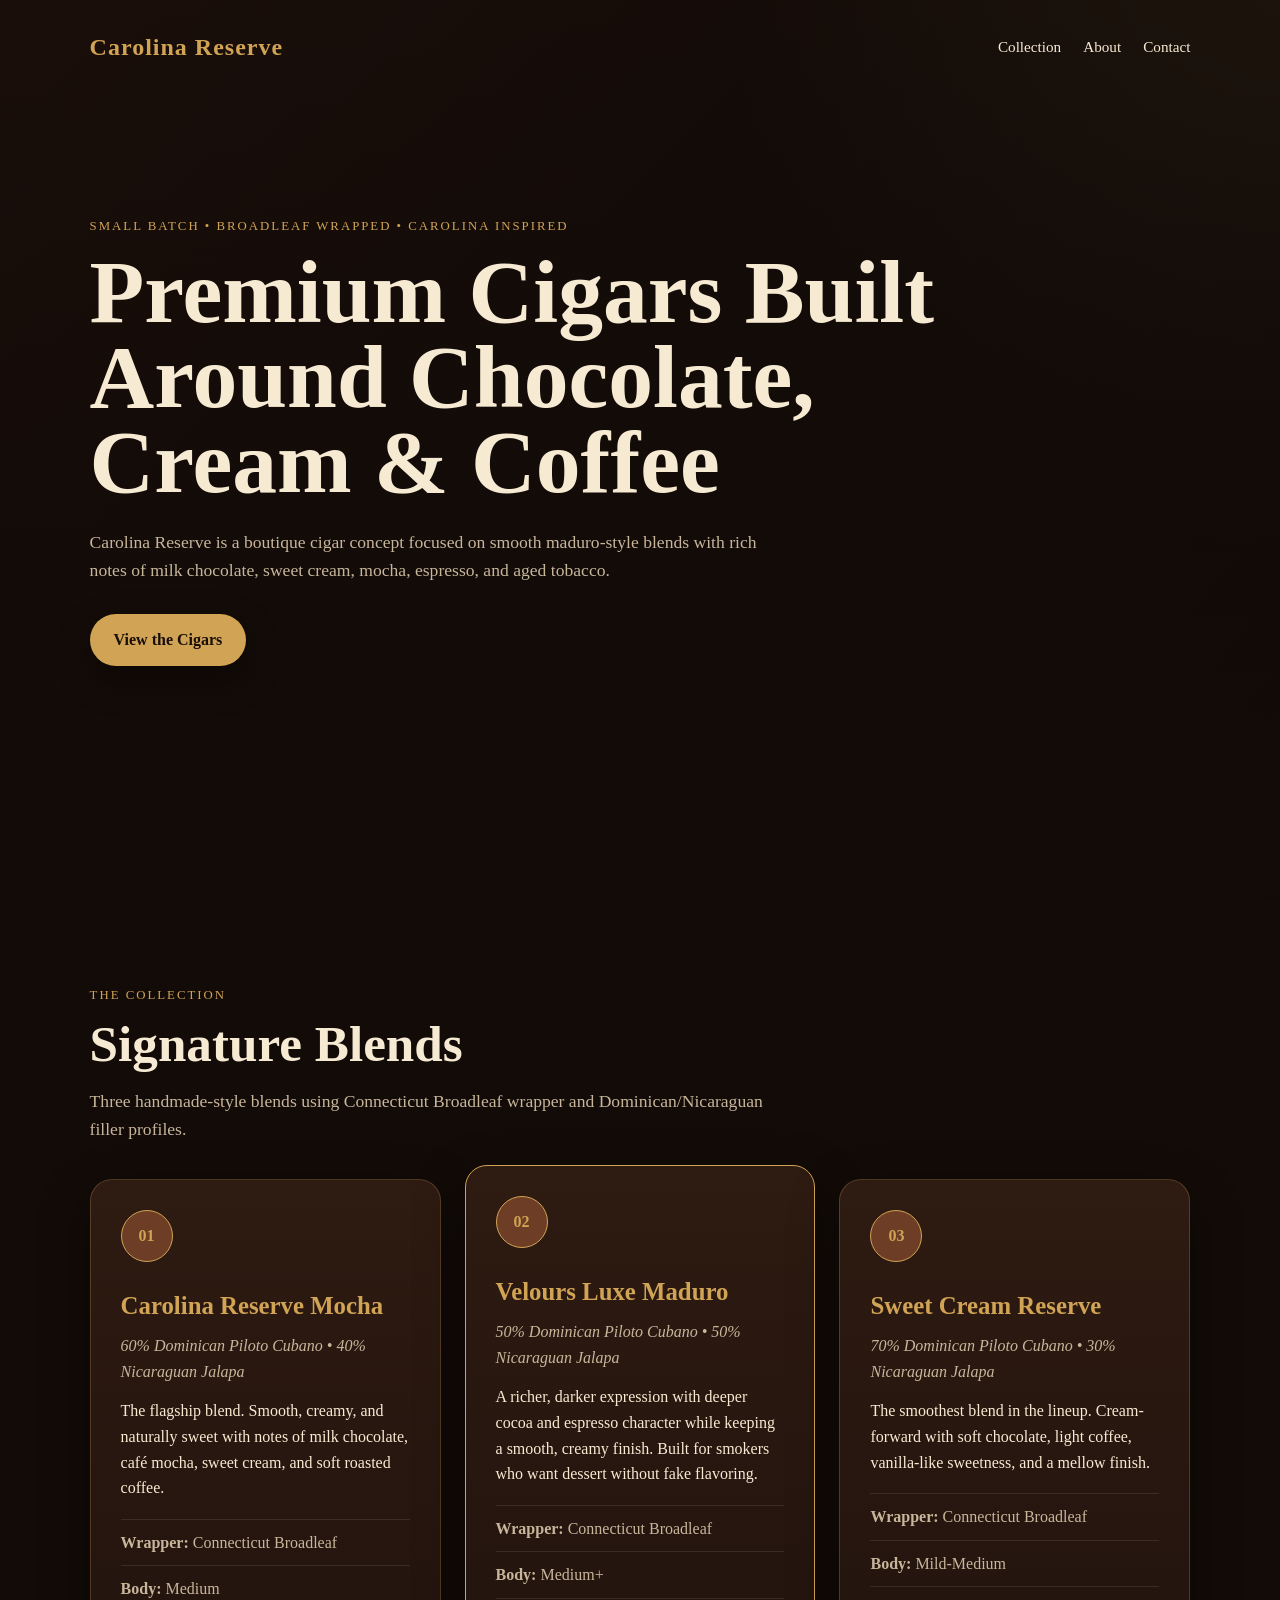
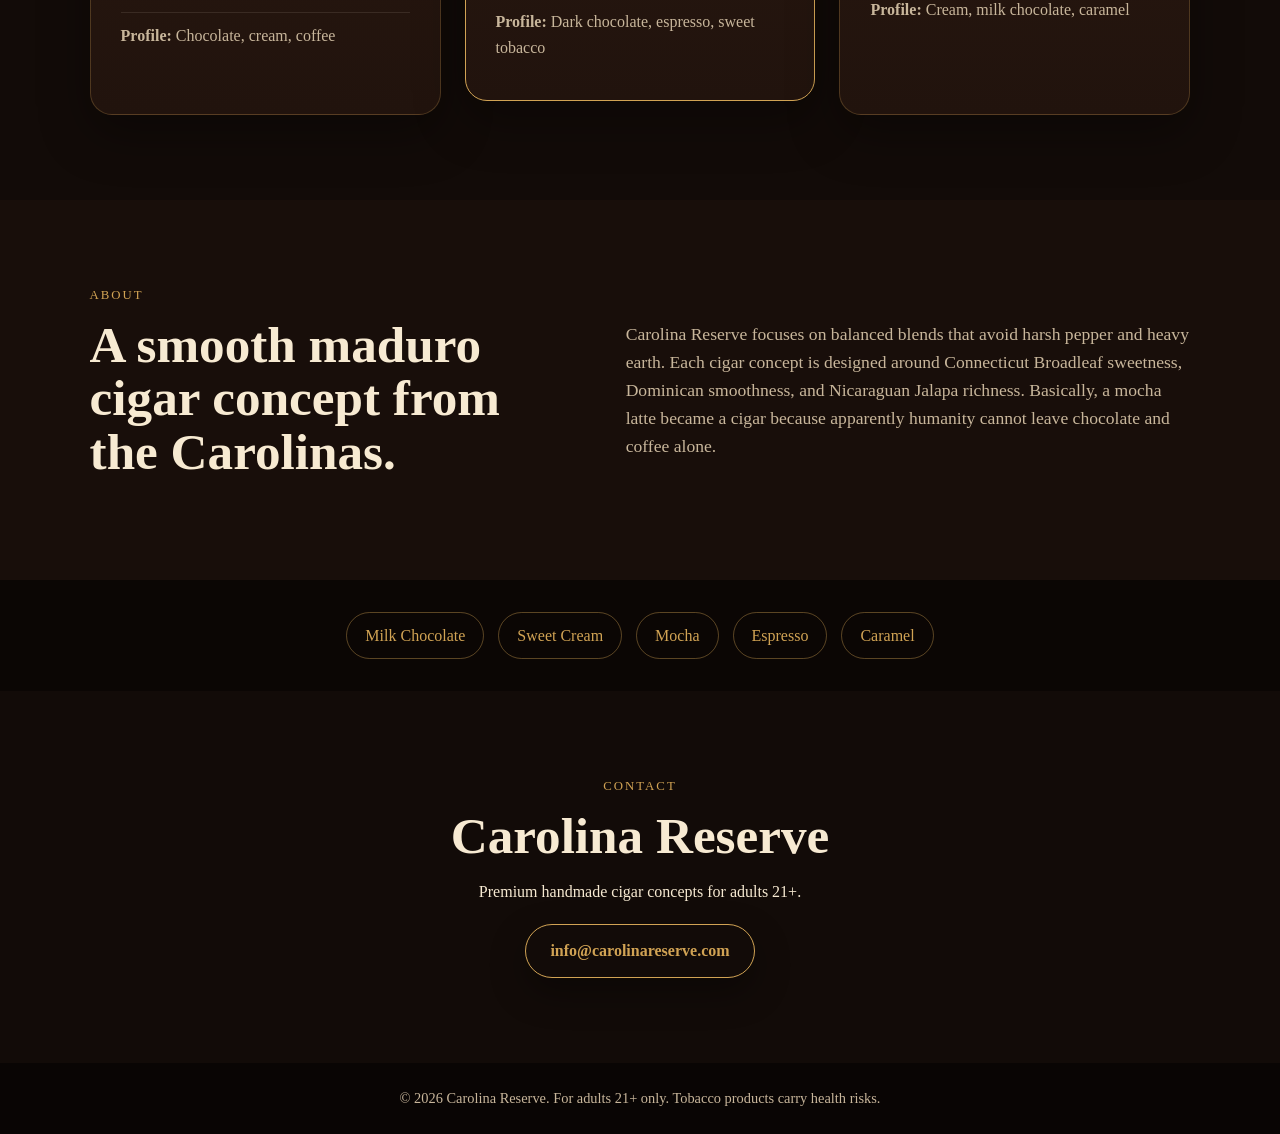
==== index.html @ c8a37487 "Add files via upload" ====
<!DOCTYPE html>
<html lang="en">
<head>
  <meta charset="UTF-8" />
  <meta name="viewport" content="width=device-width, initial-scale=1.0" />
  <title>Carolina Reserve Cigars</title>
  <link rel="stylesheet" href="style.css" />
</head>
<body>
  <header class="hero">
    <nav class="navbar">
      <div class="logo">Carolina Reserve</div>
      <div class="nav-links">
        <a href="#collection">Collection</a>
        <a href="#about">About</a>
        <a href="#contact">Contact</a>
      </div>
    </nav>

    <section class="hero-content">
      <p class="eyebrow">Small Batch • Broadleaf Wrapped • Carolina Inspired</p>
      <h1>Premium Cigars Built Around Chocolate, Cream & Coffee</h1>
      <p class="hero-text">
        Carolina Reserve is a boutique cigar concept focused on smooth maduro-style blends
        with rich notes of milk chocolate, sweet cream, mocha, espresso, and aged tobacco.
      </p>
      <a class="btn" href="#collection">View the Cigars</a>
    </section>
  </header>

  <main>
    <section id="collection" class="section">
      <p class="section-label">The Collection</p>
      <h2>Signature Blends</h2>
      <p class="section-intro">
        Three handmade-style blends using Connecticut Broadleaf wrapper and Dominican/Nicaraguan filler profiles.
      </p>

      <div class="cards">
        <article class="cigar-card">
          <div class="band">01</div>
          <h3>Carolina Reserve Mocha</h3>
          <p class="blend">60% Dominican Piloto Cubano • 40% Nicaraguan Jalapa</p>
          <p>
            The flagship blend. Smooth, creamy, and naturally sweet with notes of milk chocolate,
            café mocha, sweet cream, and soft roasted coffee.
          </p>
          <ul>
            <li><strong>Wrapper:</strong> Connecticut Broadleaf</li>
            <li><strong>Body:</strong> Medium</li>
            <li><strong>Profile:</strong> Chocolate, cream, coffee</li>
          </ul>
        </article>

        <article class="cigar-card featured">
          <div class="band">02</div>
          <h3>Velours Luxe Maduro</h3>
          <p class="blend">50% Dominican Piloto Cubano • 50% Nicaraguan Jalapa</p>
          <p>
            A richer, darker expression with deeper cocoa and espresso character while keeping a smooth,
            creamy finish. Built for smokers who want dessert without fake flavoring.
          </p>
          <ul>
            <li><strong>Wrapper:</strong> Connecticut Broadleaf</li>
            <li><strong>Body:</strong> Medium+</li>
            <li><strong>Profile:</strong> Dark chocolate, espresso, sweet tobacco</li>
          </ul>
        </article>

        <article class="cigar-card">
          <div class="band">03</div>
          <h3>Sweet Cream Reserve</h3>
          <p class="blend">70% Dominican Piloto Cubano • 30% Nicaraguan Jalapa</p>
          <p>
            The smoothest blend in the lineup. Cream-forward with soft chocolate, light coffee,
            vanilla-like sweetness, and a mellow finish.
          </p>
          <ul>
            <li><strong>Wrapper:</strong> Connecticut Broadleaf</li>
            <li><strong>Body:</strong> Mild-Medium</li>
            <li><strong>Profile:</strong> Cream, milk chocolate, caramel</li>
          </ul>
        </article>
      </div>
    </section>

    <section id="about" class="about-section">
      <div>
        <p class="section-label">About</p>
        <h2>A smooth maduro cigar concept from the Carolinas.</h2>
      </div>
      <p>
        Carolina Reserve focuses on balanced blends that avoid harsh pepper and heavy earth.
        Each cigar concept is designed around Connecticut Broadleaf sweetness, Dominican smoothness,
        and Nicaraguan Jalapa richness. Basically, a mocha latte became a cigar because apparently
        humanity cannot leave chocolate and coffee alone.
      </p>
    </section>

    <section class="flavor-strip">
      <span>Milk Chocolate</span>
      <span>Sweet Cream</span>
      <span>Mocha</span>
      <span>Espresso</span>
      <span>Caramel</span>
    </section>

    <section id="contact" class="section contact">
      <p class="section-label">Contact</p>
      <h2>Carolina Reserve</h2>
      <p>Premium handmade cigar concepts for adults 21+.</p>
      <a class="btn secondary" href="mailto:info@carolinareserve.com">info@carolinareserve.com</a>
    </section>
  </main>

  <footer>
    <p>© 2026 Carolina Reserve. For adults 21+ only. Tobacco products carry health risks.</p>
  </footer>
</body>
</html>
---- style.css ----
:root {
  --bg: #120b08;
  --panel: #21130d;
  --panel-light: #2e1b12;
  --gold: #d1a354;
  --cream: #f7ead2;
  --muted: #c8b69b;
  --brown: #6d3d26;
  --shadow: rgba(0, 0, 0, 0.35);
}

* {
  box-sizing: border-box;
  margin: 0;
  padding: 0;
}

html {
  scroll-behavior: smooth;
}

body {
  font-family: Georgia, 'Times New Roman', serif;
  background: var(--bg);
  color: var(--cream);
  line-height: 1.6;
}

.hero {
  min-height: 100vh;
  background:
    linear-gradient(rgba(18, 11, 8, 0.75), rgba(18, 11, 8, 0.95)),
    radial-gradient(circle at top right, rgba(209, 163, 84, 0.22), transparent 35%),
    linear-gradient(135deg, #31170e, #120b08 55%, #050302);
  padding: 28px 7%;
}

.navbar {
  display: flex;
  align-items: center;
  justify-content: space-between;
  gap: 24px;
}

.logo {
  font-size: 1.5rem;
  font-weight: bold;
  letter-spacing: 1px;
  color: var(--gold);
}

.nav-links {
  display: flex;
  gap: 22px;
}

.nav-links a {
  color: var(--cream);
  text-decoration: none;
  font-size: 0.95rem;
}

.nav-links a:hover {
  color: var(--gold);
}

.hero-content {
  max-width: 850px;
  margin-top: 150px;
}

.eyebrow,
.section-label {
  color: var(--gold);
  text-transform: uppercase;
  letter-spacing: 2px;
  font-size: 0.8rem;
  margin-bottom: 12px;
}

h1 {
  font-size: clamp(3rem, 7vw, 6.5rem);
  line-height: 0.95;
  margin-bottom: 24px;
}

h2 {
  font-size: clamp(2rem, 4vw, 3.25rem);
  line-height: 1.05;
  margin-bottom: 16px;
}

h3 {
  font-size: 1.55rem;
  color: var(--gold);
  margin-bottom: 8px;
}

.hero-text,
.section-intro {
  max-width: 680px;
  color: var(--muted);
  font-size: 1.1rem;
  margin-bottom: 30px;
}

.btn {
  display: inline-block;
  background: var(--gold);
  color: #1a0e08;
  text-decoration: none;
  padding: 13px 24px;
  border-radius: 999px;
  font-weight: bold;
  box-shadow: 0 14px 35px var(--shadow);
}

.btn:hover {
  transform: translateY(-2px);
}

.section {
  padding: 85px 7%;
}

.cards {
  display: grid;
  grid-template-columns: repeat(3, minmax(0, 1fr));
  gap: 24px;
  margin-top: 35px;
}

.cigar-card {
  background: linear-gradient(180deg, var(--panel-light), var(--panel));
  border: 1px solid rgba(209, 163, 84, 0.25);
  border-radius: 22px;
  padding: 30px;
  box-shadow: 0 18px 50px var(--shadow);
  position: relative;
  overflow: hidden;
}

.cigar-card.featured {
  transform: translateY(-14px);
  border-color: var(--gold);
}

.band {
  width: 52px;
  height: 52px;
  border-radius: 50%;
  display: grid;
  place-items: center;
  background: var(--brown);
  color: var(--gold);
  font-weight: bold;
  margin-bottom: 24px;
  border: 1px solid var(--gold);
}

.blend {
  color: var(--muted);
  font-style: italic;
  margin-bottom: 14px;
}

ul {
  margin-top: 18px;
  list-style: none;
}

li {
  border-top: 1px solid rgba(247, 234, 210, 0.1);
  padding: 10px 0;
  color: var(--muted);
}

.about-section {
  display: grid;
  grid-template-columns: 1fr 1.15fr;
  gap: 45px;
  align-items: center;
  padding: 85px 7%;
  background: #180e0a;
}

.about-section p:last-child {
  color: var(--muted);
  font-size: 1.1rem;
}

.flavor-strip {
  display: flex;
  flex-wrap: wrap;
  justify-content: center;
  gap: 14px;
  padding: 32px 7%;
  background: #0b0604;
}

.flavor-strip span {
  border: 1px solid rgba(209, 163, 84, 0.4);
  border-radius: 999px;
  padding: 10px 18px;
  color: var(--gold);
}

.contact {
  text-align: center;
}

.secondary {
  margin-top: 20px;
  background: transparent;
  color: var(--gold);
  border: 1px solid var(--gold);
}

footer {
  text-align: center;
  padding: 24px 7%;
  color: var(--muted);
  background: #090504;
  font-size: 0.9rem;
}

@media (max-width: 900px) {
  .cards,
  .about-section {
    grid-template-columns: 1fr;
  }

  .cigar-card.featured {
    transform: none;
  }

  .hero-content {
    margin-top: 100px;
  }
}

@media (max-width: 620px) {
  .navbar {
    align-items: flex-start;
    flex-direction: column;
  }

  .nav-links {
    flex-wrap: wrap;
  }

  .hero {
    padding: 24px 6%;
  }

  .section,
  .about-section {
    padding: 65px 6%;
  }
}
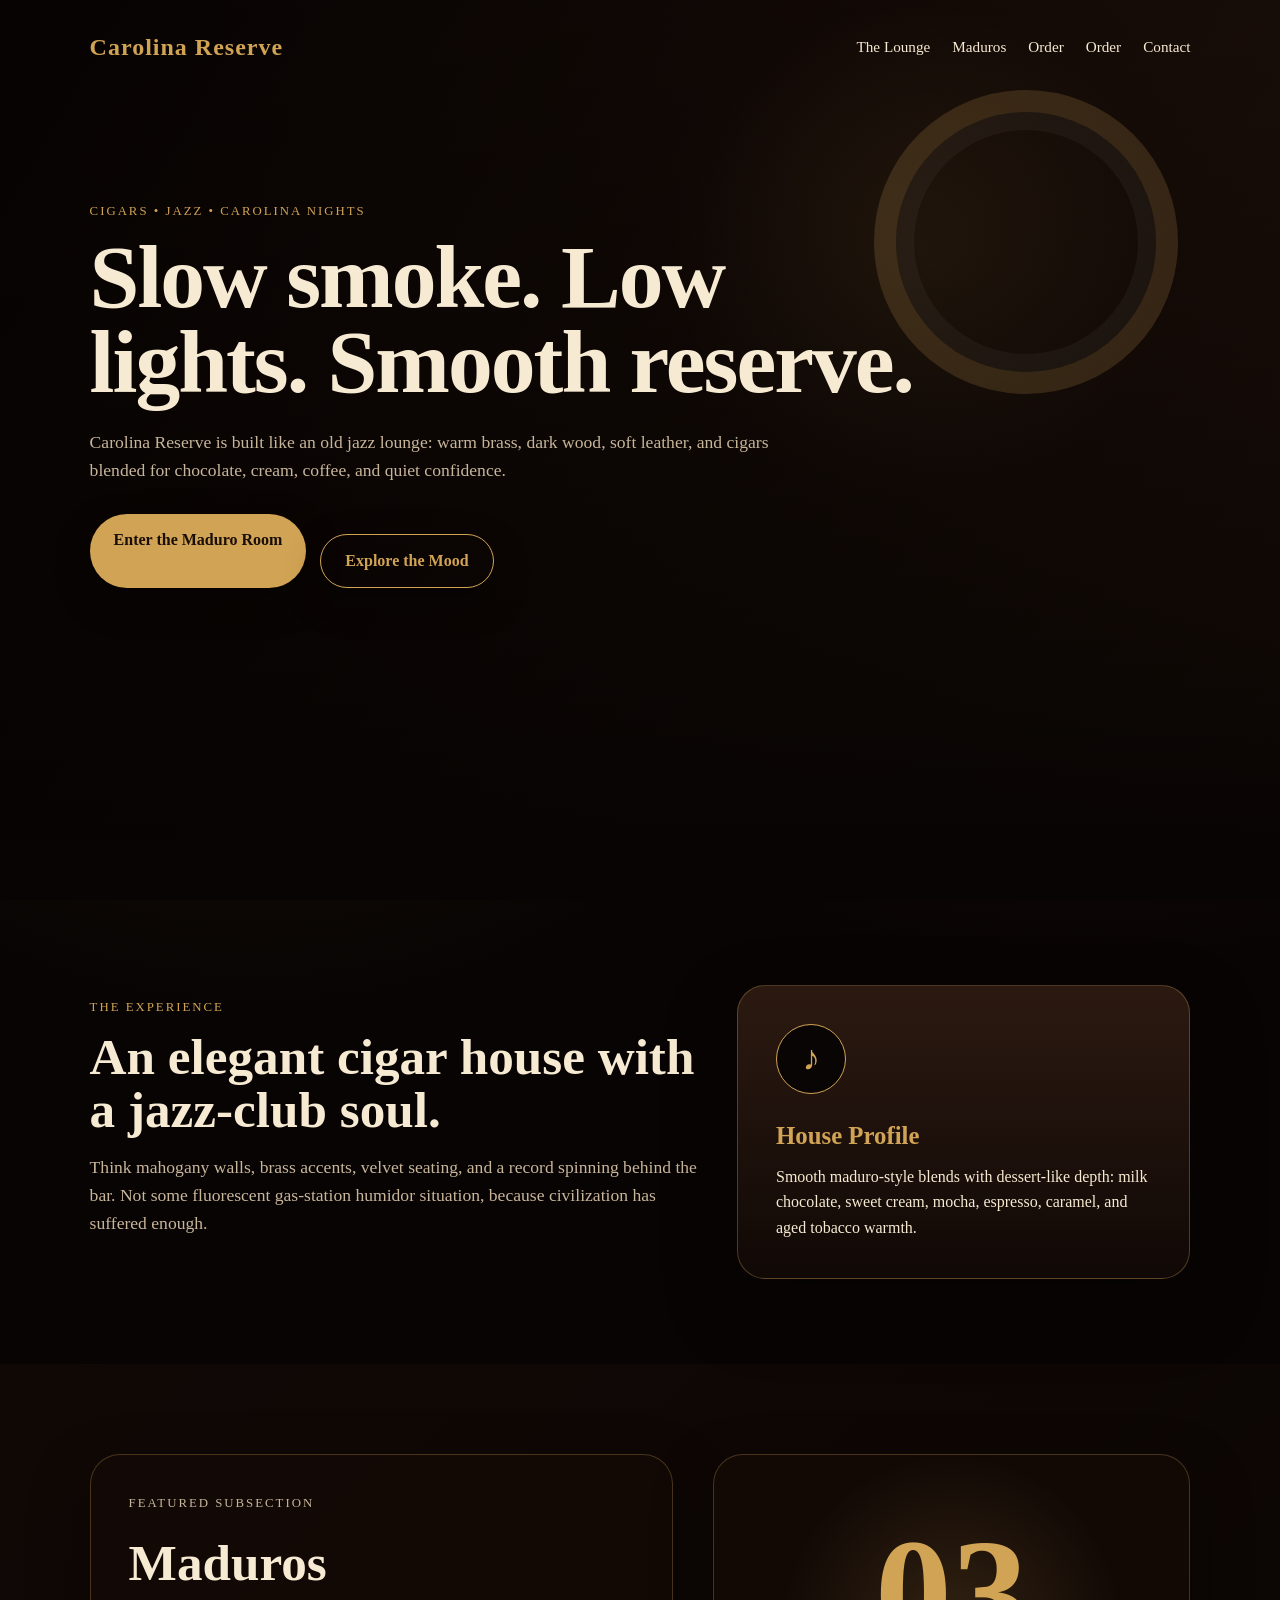
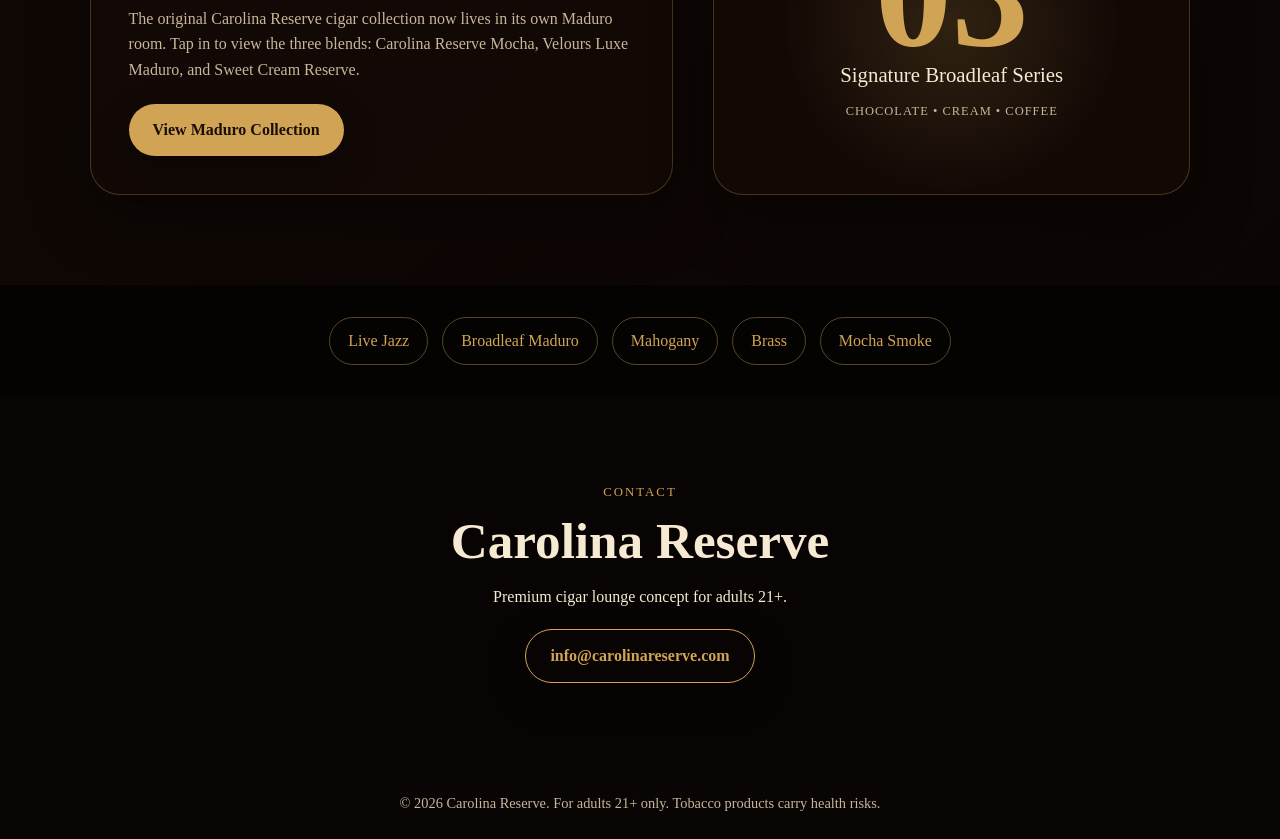
==== commit f5bd70ef: "Add files via upload" ====
--- a/index.html
+++ b/index.html
@@ -3,112 +3,87 @@
 <head>
   <meta charset="UTF-8" />
   <meta name="viewport" content="width=device-width, initial-scale=1.0" />
-  <title>Carolina Reserve Cigars</title>
+  <title>Carolina Reserve | Jazz Lounge Cigars</title>
   <link rel="stylesheet" href="style.css" />
 </head>
-<body>
-  <header class="hero">
-    <nav class="navbar">
+<body class="lounge-page">
+  <header class="jazz-hero">
+    <nav class="navbar lounge-nav">
       <div class="logo">Carolina Reserve</div>
       <div class="nav-links">
-        <a href="#collection">Collection</a>
-        <a href="#about">About</a>
+        <a href="#lounge">The Lounge</a>
+        <a href="maduros.html">Maduros</a>
+        <a href="order.html">Order</a>
+        <a href="order.html">Order</a>
         <a href="#contact">Contact</a>
       </div>
     </nav>
 
-    <section class="hero-content">
-      <p class="eyebrow">Small Batch • Broadleaf Wrapped • Carolina Inspired</p>
-      <h1>Premium Cigars Built Around Chocolate, Cream & Coffee</h1>
+    <section class="jazz-hero-content" id="lounge">
+      <p class="eyebrow">Cigars • Jazz • Carolina Nights</p>
+      <h1>Slow smoke. Low lights. Smooth reserve.</h1>
       <p class="hero-text">
-        Carolina Reserve is a boutique cigar concept focused on smooth maduro-style blends
-        with rich notes of milk chocolate, sweet cream, mocha, espresso, and aged tobacco.
+        Carolina Reserve is built like an old jazz lounge: warm brass, dark wood,
+        soft leather, and cigars blended for chocolate, cream, coffee, and quiet confidence.
       </p>
-      <a class="btn" href="#collection">View the Cigars</a>
+      <div class="hero-actions">
+        <a class="btn" href="maduros.html">Enter the Maduro Room</a>
+        <a class="btn secondary" href="#experience">Explore the Mood</a>
+      </div>
     </section>
   </header>
 
   <main>
-    <section id="collection" class="section">
-      <p class="section-label">The Collection</p>
-      <h2>Signature Blends</h2>
-      <p class="section-intro">
-        Three handmade-style blends using Connecticut Broadleaf wrapper and Dominican/Nicaraguan filler profiles.
-      </p>
+    <section id="experience" class="section lounge-grid-section">
+      <div>
+        <p class="section-label">The Experience</p>
+        <h2>An elegant cigar house with a jazz-club soul.</h2>
+        <p class="section-intro">
+          Think mahogany walls, brass accents, velvet seating, and a record spinning behind the bar.
+          Not some fluorescent gas-station humidor situation, because civilization has suffered enough.
+        </p>
+      </div>
 
-      <div class="cards">
-        <article class="cigar-card">
-          <div class="band">01</div>
-          <h3>Carolina Reserve Mocha</h3>
-          <p class="blend">60% Dominican Piloto Cubano • 40% Nicaraguan Jalapa</p>
-          <p>
-            The flagship blend. Smooth, creamy, and naturally sweet with notes of milk chocolate,
-            café mocha, sweet cream, and soft roasted coffee.
-          </p>
-          <ul>
-            <li><strong>Wrapper:</strong> Connecticut Broadleaf</li>
-            <li><strong>Body:</strong> Medium</li>
-            <li><strong>Profile:</strong> Chocolate, cream, coffee</li>
-          </ul>
-        </article>
-
-        <article class="cigar-card featured">
-          <div class="band">02</div>
-          <h3>Velours Luxe Maduro</h3>
-          <p class="blend">50% Dominican Piloto Cubano • 50% Nicaraguan Jalapa</p>
-          <p>
-            A richer, darker expression with deeper cocoa and espresso character while keeping a smooth,
-            creamy finish. Built for smokers who want dessert without fake flavoring.
-          </p>
-          <ul>
-            <li><strong>Wrapper:</strong> Connecticut Broadleaf</li>
-            <li><strong>Body:</strong> Medium+</li>
-            <li><strong>Profile:</strong> Dark chocolate, espresso, sweet tobacco</li>
-          </ul>
-        </article>
-
-        <article class="cigar-card">
-          <div class="band">03</div>
-          <h3>Sweet Cream Reserve</h3>
-          <p class="blend">70% Dominican Piloto Cubano • 30% Nicaraguan Jalapa</p>
-          <p>
-            The smoothest blend in the lineup. Cream-forward with soft chocolate, light coffee,
-            vanilla-like sweetness, and a mellow finish.
-          </p>
-          <ul>
-            <li><strong>Wrapper:</strong> Connecticut Broadleaf</li>
-            <li><strong>Body:</strong> Mild-Medium</li>
-            <li><strong>Profile:</strong> Cream, milk chocolate, caramel</li>
-          </ul>
-        </article>
+      <div class="mood-card">
+        <span class="record-icon">♪</span>
+        <h3>House Profile</h3>
+        <p>
+          Smooth maduro-style blends with dessert-like depth: milk chocolate, sweet cream,
+          mocha, espresso, caramel, and aged tobacco warmth.
+        </p>
       </div>
     </section>
 
-    <section id="about" class="about-section">
-      <div>
-        <p class="section-label">About</p>
-        <h2>A smooth maduro cigar concept from the Carolinas.</h2>
+    <section class="featured-room">
+      <div class="room-copy">
+        <p class="section-label">Featured Subsection</p>
+        <h2>Maduros</h2>
+        <p>
+          The original Carolina Reserve cigar collection now lives in its own Maduro room.
+          Tap in to view the three blends: Carolina Reserve Mocha, Velours Luxe Maduro,
+          and Sweet Cream Reserve.
+        </p>
+        <a class="btn" href="maduros.html">View Maduro Collection</a>
       </div>
-      <p>
-        Carolina Reserve focuses on balanced blends that avoid harsh pepper and heavy earth.
-        Each cigar concept is designed around Connecticut Broadleaf sweetness, Dominican smoothness,
-        and Nicaraguan Jalapa richness. Basically, a mocha latte became a cigar because apparently
-        humanity cannot leave chocolate and coffee alone.
-      </p>
+      <div class="room-panel">
+        <p class="room-number">03</p>
+        <p>Signature Broadleaf Series</p>
+        <span>Chocolate • Cream • Coffee</span>
+      </div>
     </section>
 
-    <section class="flavor-strip">
-      <span>Milk Chocolate</span>
-      <span>Sweet Cream</span>
-      <span>Mocha</span>
-      <span>Espresso</span>
-      <span>Caramel</span>
+    <section class="flavor-strip lounge-strip">
+      <span>Live Jazz</span>
+      <span>Broadleaf Maduro</span>
+      <span>Mahogany</span>
+      <span>Brass</span>
+      <span>Mocha Smoke</span>
     </section>
 
     <section id="contact" class="section contact">
       <p class="section-label">Contact</p>
       <h2>Carolina Reserve</h2>
-      <p>Premium handmade cigar concepts for adults 21+.</p>
+      <p>Premium cigar lounge concept for adults 21+.</p>
       <a class="btn secondary" href="mailto:info@carolinareserve.com">info@carolinareserve.com</a>
     </section>
   </main>
--- a/style.css
+++ b/style.css
@@ -258,3 +258,270 @@
     padding: 65px 6%;
   }
 }
+
+/* Jazz lounge landing page */
+.lounge-page {
+  background:
+    radial-gradient(circle at 20% 15%, rgba(209, 163, 84, 0.12), transparent 28%),
+    radial-gradient(circle at 85% 10%, rgba(109, 61, 38, 0.26), transparent 30%),
+    #080403;
+}
+
+.jazz-hero {
+  min-height: 100vh;
+  padding: 28px 7%;
+  background:
+    linear-gradient(rgba(6, 3, 2, 0.52), rgba(6, 3, 2, 0.95)),
+    radial-gradient(circle at 72% 28%, rgba(209, 163, 84, 0.24), transparent 22%),
+    linear-gradient(120deg, #070302 0%, #1a0d08 42%, #3a2114 100%);
+  position: relative;
+  overflow: hidden;
+}
+
+.jazz-hero::before {
+  content: "";
+  position: absolute;
+  inset: 90px 8% auto auto;
+  width: 260px;
+  height: 260px;
+  border-radius: 50%;
+  border: 22px solid rgba(209, 163, 84, 0.18);
+  box-shadow: inset 0 0 0 18px rgba(247, 234, 210, 0.04);
+}
+
+.jazz-hero::after {
+  content: "";
+  position: absolute;
+  left: 0;
+  right: 0;
+  bottom: 0;
+  height: 180px;
+  background: linear-gradient(transparent, #080403);
+}
+
+.lounge-nav,
+.jazz-hero-content {
+  position: relative;
+  z-index: 2;
+}
+
+.jazz-hero-content {
+  max-width: 900px;
+  margin-top: 135px;
+}
+
+.jazz-hero-content h1 {
+  max-width: 840px;
+  letter-spacing: -2px;
+}
+
+.hero-actions {
+  display: flex;
+  flex-wrap: wrap;
+  gap: 14px;
+}
+
+.lounge-grid-section {
+  display: grid;
+  grid-template-columns: 1.15fr 0.85fr;
+  gap: 34px;
+  align-items: center;
+}
+
+.mood-card {
+  background:
+    linear-gradient(180deg, rgba(46, 27, 18, 0.95), rgba(17, 9, 6, 0.95));
+  border: 1px solid rgba(209, 163, 84, 0.32);
+  border-radius: 28px;
+  padding: 38px;
+  box-shadow: 0 28px 70px var(--shadow);
+}
+
+.record-icon {
+  width: 70px;
+  height: 70px;
+  border-radius: 50%;
+  display: grid;
+  place-items: center;
+  margin-bottom: 22px;
+  background: #090504;
+  border: 1px solid var(--gold);
+  color: var(--gold);
+  font-size: 2.2rem;
+}
+
+.featured-room {
+  display: grid;
+  grid-template-columns: 1.1fr 0.9fr;
+  gap: 40px;
+  align-items: stretch;
+  padding: 90px 7%;
+  background:
+    linear-gradient(rgba(12, 6, 4, 0.88), rgba(12, 6, 4, 0.88)),
+    linear-gradient(135deg, #2d170e, #070302);
+}
+
+.room-copy,
+.room-panel {
+  border: 1px solid rgba(209, 163, 84, 0.28);
+  border-radius: 30px;
+  padding: 38px;
+  background: rgba(20, 11, 7, 0.76);
+  box-shadow: 0 24px 60px var(--shadow);
+}
+
+.room-copy p {
+  color: var(--muted);
+  margin-bottom: 22px;
+}
+
+.room-panel {
+  display: flex;
+  flex-direction: column;
+  justify-content: center;
+  text-align: center;
+  background:
+    radial-gradient(circle at center, rgba(209, 163, 84, 0.16), transparent 58%),
+    #120905;
+}
+
+.room-number {
+  color: var(--gold);
+  font-size: clamp(5rem, 12vw, 10rem);
+  line-height: 0.85;
+  font-weight: bold;
+}
+
+.room-panel p:not(.room-number) {
+  color: var(--cream);
+  font-size: 1.3rem;
+  margin-bottom: 10px;
+}
+
+.room-panel span {
+  color: var(--muted);
+  letter-spacing: 1px;
+  text-transform: uppercase;
+  font-size: 0.78rem;
+}
+
+.lounge-strip {
+  background: #050302;
+}
+
+@media (max-width: 900px) {
+  .lounge-grid-section,
+  .featured-room {
+    grid-template-columns: 1fr;
+  }
+
+  .jazz-hero::before {
+    opacity: 0.35;
+    right: -80px;
+  }
+}
+
+/* Order Page */
+.page-hero {
+  min-height: 58vh;
+  padding: 28px 7%;
+  background:
+    linear-gradient(rgba(12, 7, 5, 0.7), rgba(12, 7, 5, 0.95)),
+    radial-gradient(circle at 18% 20%, rgba(209, 163, 84, 0.22), transparent 32%),
+    linear-gradient(135deg, #2b130c, #0b0604 60%, #020101);
+}
+
+.page-hero-content {
+  max-width: 780px;
+  margin-top: 100px;
+}
+
+.order-section {
+  display: grid;
+  grid-template-columns: 0.85fr 1.15fr;
+  gap: 42px;
+  align-items: start;
+}
+
+.price-list {
+  display: grid;
+  grid-template-columns: repeat(2, minmax(0, 1fr));
+  gap: 18px;
+  margin: 28px 0;
+}
+
+.price-list div,
+.order-form {
+  background: linear-gradient(180deg, var(--panel-light), var(--panel));
+  border: 1px solid rgba(209, 163, 84, 0.28);
+  border-radius: 22px;
+  box-shadow: 0 18px 50px var(--shadow);
+}
+
+.price-list div {
+  padding: 24px;
+}
+
+.price-list p {
+  color: var(--cream);
+  font-size: 1.25rem;
+  font-weight: bold;
+}
+
+.legal-note {
+  color: var(--muted);
+  font-size: 0.95rem;
+}
+
+.order-form {
+  padding: 30px;
+}
+
+.order-form label {
+  display: block;
+  margin: 16px 0 8px;
+  color: var(--gold);
+  font-weight: bold;
+}
+
+.order-form input,
+.order-form select,
+.order-form textarea {
+  width: 100%;
+  border: 1px solid rgba(209, 163, 84, 0.35);
+  border-radius: 14px;
+  background: #100906;
+  color: var(--cream);
+  padding: 13px 14px;
+  font: inherit;
+}
+
+.order-form input:focus,
+.order-form select:focus,
+.order-form textarea:focus {
+  outline: 2px solid rgba(209, 163, 84, 0.5);
+}
+
+.checkbox-line {
+  display: flex !important;
+  align-items: center;
+  gap: 10px;
+  color: var(--muted) !important;
+}
+
+.checkbox-line input {
+  width: auto;
+}
+
+.form-btn {
+  border: none;
+  cursor: pointer;
+  margin-top: 18px;
+}
+
+@media (max-width: 900px) {
+  .order-section,
+  .price-list {
+    grid-template-columns: 1fr;
+  }
+}
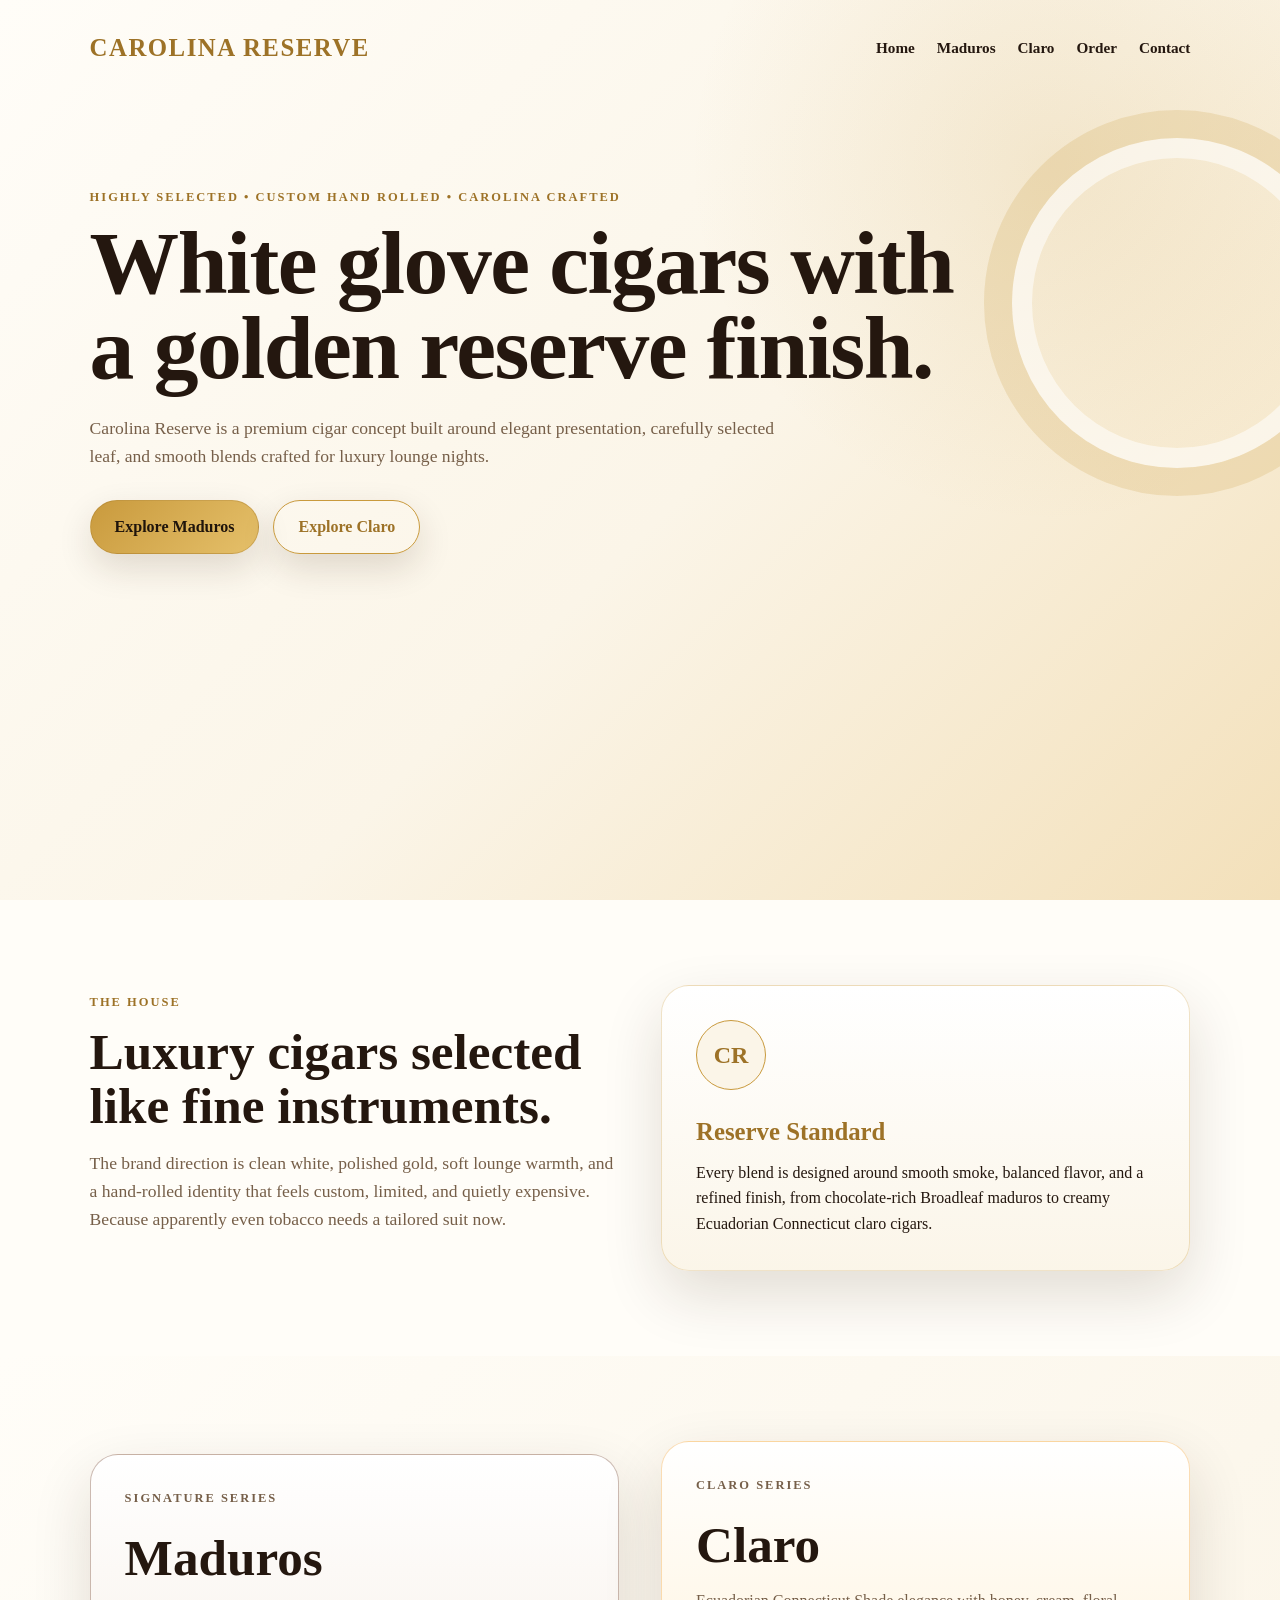
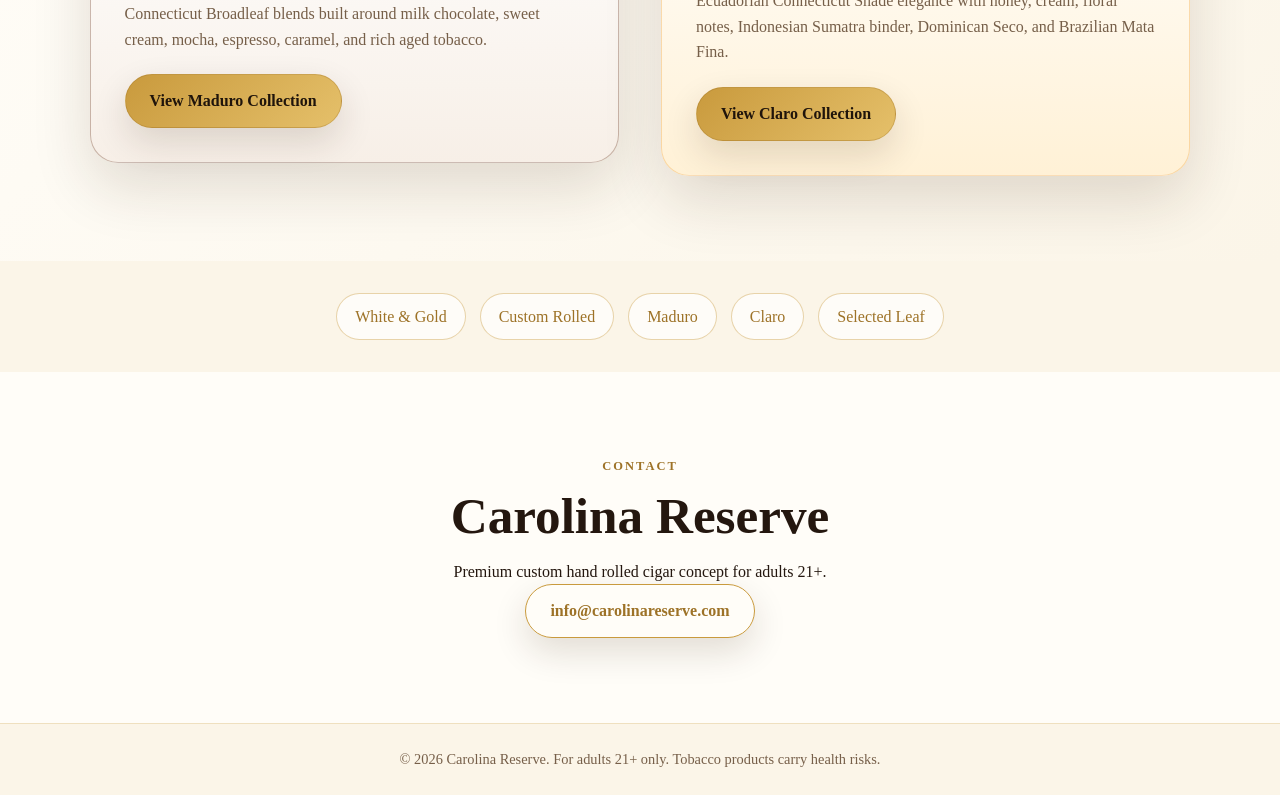
==== commit 59dc33bf: "Add files via upload" ====
--- a/index.html
+++ b/index.html
@@ -3,32 +3,32 @@
 <head>
   <meta charset="UTF-8" />
   <meta name="viewport" content="width=device-width, initial-scale=1.0" />
-  <title>Carolina Reserve | Jazz Lounge Cigars</title>
+  <title>Carolina Reserve | Custom Hand Rolled Cigars</title>
   <link rel="stylesheet" href="style.css" />
 </head>
 <body class="lounge-page">
-  <header class="jazz-hero">
+  <header class="jazz-hero ivory-hero">
     <nav class="navbar lounge-nav">
       <div class="logo">Carolina Reserve</div>
       <div class="nav-links">
-        <a href="#lounge">The Lounge</a>
+        <a href="index.html">Home</a>
         <a href="maduros.html">Maduros</a>
-        <a href="order.html">Order</a>
+        <a href="claro.html">Claro</a>
         <a href="order.html">Order</a>
         <a href="#contact">Contact</a>
       </div>
     </nav>
 
     <section class="jazz-hero-content" id="lounge">
-      <p class="eyebrow">Cigars • Jazz • Carolina Nights</p>
-      <h1>Slow smoke. Low lights. Smooth reserve.</h1>
+      <p class="eyebrow">Highly Selected • Custom Hand Rolled • Carolina Crafted</p>
+      <h1>White glove cigars with a golden reserve finish.</h1>
       <p class="hero-text">
-        Carolina Reserve is built like an old jazz lounge: warm brass, dark wood,
-        soft leather, and cigars blended for chocolate, cream, coffee, and quiet confidence.
+        Carolina Reserve is a premium cigar concept built around elegant presentation,
+        carefully selected leaf, and smooth blends crafted for luxury lounge nights.
       </p>
       <div class="hero-actions">
-        <a class="btn" href="maduros.html">Enter the Maduro Room</a>
-        <a class="btn secondary" href="#experience">Explore the Mood</a>
+        <a class="btn" href="maduros.html">Explore Maduros</a>
+        <a class="btn secondary" href="claro.html">Explore Claro</a>
       </div>
     </section>
   </header>
@@ -36,54 +36,58 @@
   <main>
     <section id="experience" class="section lounge-grid-section">
       <div>
-        <p class="section-label">The Experience</p>
-        <h2>An elegant cigar house with a jazz-club soul.</h2>
+        <p class="section-label">The House</p>
+        <h2>Luxury cigars selected like fine instruments.</h2>
         <p class="section-intro">
-          Think mahogany walls, brass accents, velvet seating, and a record spinning behind the bar.
-          Not some fluorescent gas-station humidor situation, because civilization has suffered enough.
+          The brand direction is clean white, polished gold, soft lounge warmth, and
+          a hand-rolled identity that feels custom, limited, and quietly expensive.
+          Because apparently even tobacco needs a tailored suit now.
         </p>
       </div>
 
-      <div class="mood-card">
-        <span class="record-icon">♪</span>
-        <h3>House Profile</h3>
+      <div class="mood-card gold-card">
+        <span class="record-icon">CR</span>
+        <h3>Reserve Standard</h3>
         <p>
-          Smooth maduro-style blends with dessert-like depth: milk chocolate, sweet cream,
-          mocha, espresso, caramel, and aged tobacco warmth.
+          Every blend is designed around smooth smoke, balanced flavor, and a refined finish,
+          from chocolate-rich Broadleaf maduros to creamy Ecuadorian Connecticut claro cigars.
         </p>
       </div>
     </section>
 
-    <section class="featured-room">
-      <div class="room-copy">
-        <p class="section-label">Featured Subsection</p>
+    <section class="featured-room split-feature">
+      <div class="room-copy maduro-accent">
+        <p class="section-label">Signature Series</p>
         <h2>Maduros</h2>
         <p>
-          The original Carolina Reserve cigar collection now lives in its own Maduro room.
-          Tap in to view the three blends: Carolina Reserve Mocha, Velours Luxe Maduro,
-          and Sweet Cream Reserve.
+          Connecticut Broadleaf blends built around milk chocolate, sweet cream,
+          mocha, espresso, caramel, and rich aged tobacco.
         </p>
         <a class="btn" href="maduros.html">View Maduro Collection</a>
       </div>
-      <div class="room-panel">
-        <p class="room-number">03</p>
-        <p>Signature Broadleaf Series</p>
-        <span>Chocolate • Cream • Coffee</span>
+      <div class="room-copy claro-accent">
+        <p class="section-label">Claro Series</p>
+        <h2>Claro</h2>
+        <p>
+          Ecuadorian Connecticut Shade elegance with honey, cream, floral notes,
+          Indonesian Sumatra binder, Dominican Seco, and Brazilian Mata Fina.
+        </p>
+        <a class="btn" href="claro.html">View Claro Collection</a>
       </div>
     </section>
 
     <section class="flavor-strip lounge-strip">
-      <span>Live Jazz</span>
-      <span>Broadleaf Maduro</span>
-      <span>Mahogany</span>
-      <span>Brass</span>
-      <span>Mocha Smoke</span>
+      <span>White & Gold</span>
+      <span>Custom Rolled</span>
+      <span>Maduro</span>
+      <span>Claro</span>
+      <span>Selected Leaf</span>
     </section>
 
     <section id="contact" class="section contact">
       <p class="section-label">Contact</p>
       <h2>Carolina Reserve</h2>
-      <p>Premium cigar lounge concept for adults 21+.</p>
+      <p>Premium custom hand rolled cigar concept for adults 21+.</p>
       <a class="btn secondary" href="mailto:info@carolinareserve.com">info@carolinareserve.com</a>
     </section>
   </main>
--- a/style.css
+++ b/style.css
@@ -1,12 +1,17 @@
 :root {
-  --bg: #120b08;
-  --panel: #21130d;
-  --panel-light: #2e1b12;
-  --gold: #d1a354;
-  --cream: #f7ead2;
-  --muted: #c8b69b;
+  --white: #fffdf8;
+  --ivory: #fbf5e8;
+  --cream: #f6ead2;
+  --gold: #c99a3d;
+  --gold-dark: #9d7227;
+  --ink: #24170f;
+  --muted: #765f49;
   --brown: #6d3d26;
-  --shadow: rgba(0, 0, 0, 0.35);
+  --brown-soft: #8a5735;
+  --claro: #f3b35d;
+  --claro-soft: #ffe0aa;
+  --panel: #ffffff;
+  --shadow: rgba(50, 30, 10, 0.14);
 }
 
 * {
@@ -21,18 +26,9 @@
 
 body {
   font-family: Georgia, 'Times New Roman', serif;
-  background: var(--bg);
-  color: var(--cream);
+  background: var(--white);
+  color: var(--ink);
   line-height: 1.6;
-}
-
-.hero {
-  min-height: 100vh;
-  background:
-    linear-gradient(rgba(18, 11, 8, 0.75), rgba(18, 11, 8, 0.95)),
-    radial-gradient(circle at top right, rgba(209, 163, 84, 0.22), transparent 35%),
-    linear-gradient(135deg, #31170e, #120b08 55%, #050302);
-  padding: 28px 7%;
 }
 
 .navbar {
@@ -40,48 +36,89 @@
   align-items: center;
   justify-content: space-between;
   gap: 24px;
+  position: relative;
+  z-index: 3;
 }
 
 .logo {
-  font-size: 1.5rem;
-  font-weight: bold;
-  letter-spacing: 1px;
-  color: var(--gold);
+  font-size: 1.55rem;
+  font-weight: bold;
+  letter-spacing: 1.5px;
+  color: var(--gold-dark);
+  text-transform: uppercase;
 }
 
 .nav-links {
   display: flex;
+  flex-wrap: wrap;
   gap: 22px;
 }
 
 .nav-links a {
-  color: var(--cream);
+  color: var(--ink);
   text-decoration: none;
   font-size: 0.95rem;
+  font-weight: bold;
 }
 
 .nav-links a:hover {
-  color: var(--gold);
-}
-
-.hero-content {
-  max-width: 850px;
-  margin-top: 150px;
+  color: var(--gold-dark);
+}
+
+.hero,
+.jazz-hero,
+.page-hero {
+  min-height: 72vh;
+  padding: 28px 7%;
+  position: relative;
+  overflow: hidden;
+  background:
+    radial-gradient(circle at 82% 18%, rgba(201, 154, 61, 0.16), transparent 28%),
+    linear-gradient(135deg, #fffdf8 0%, #fbf5e8 54%, #f3e0ba 100%);
+}
+
+.jazz-hero {
+  min-height: 100vh;
+}
+
+.hero::before,
+.jazz-hero::before,
+.page-hero::before {
+  content: "";
+  position: absolute;
+  right: -90px;
+  top: 110px;
+  width: 330px;
+  height: 330px;
+  border-radius: 50%;
+  border: 28px solid rgba(201, 154, 61, 0.2);
+  box-shadow: inset 0 0 0 20px rgba(255, 255, 255, 0.55);
+}
+
+.hero-content,
+.jazz-hero-content,
+.page-hero-content {
+  max-width: 880px;
+  margin-top: 120px;
+  position: relative;
+  z-index: 2;
 }
 
 .eyebrow,
 .section-label {
-  color: var(--gold);
+  color: var(--gold-dark);
   text-transform: uppercase;
   letter-spacing: 2px;
-  font-size: 0.8rem;
+  font-size: 0.78rem;
   margin-bottom: 12px;
+  font-weight: bold;
 }
 
 h1 {
-  font-size: clamp(3rem, 7vw, 6.5rem);
+  font-size: clamp(3rem, 7vw, 6.4rem);
   line-height: 0.95;
   margin-bottom: 24px;
+  letter-spacing: -1.5px;
 }
 
 h2 {
@@ -92,227 +129,16 @@
 
 h3 {
   font-size: 1.55rem;
-  color: var(--gold);
+  color: var(--gold-dark);
   margin-bottom: 8px;
 }
 
 .hero-text,
 .section-intro {
-  max-width: 680px;
+  max-width: 700px;
   color: var(--muted);
   font-size: 1.1rem;
   margin-bottom: 30px;
-}
-
-.btn {
-  display: inline-block;
-  background: var(--gold);
-  color: #1a0e08;
-  text-decoration: none;
-  padding: 13px 24px;
-  border-radius: 999px;
-  font-weight: bold;
-  box-shadow: 0 14px 35px var(--shadow);
-}
-
-.btn:hover {
-  transform: translateY(-2px);
-}
-
-.section {
-  padding: 85px 7%;
-}
-
-.cards {
-  display: grid;
-  grid-template-columns: repeat(3, minmax(0, 1fr));
-  gap: 24px;
-  margin-top: 35px;
-}
-
-.cigar-card {
-  background: linear-gradient(180deg, var(--panel-light), var(--panel));
-  border: 1px solid rgba(209, 163, 84, 0.25);
-  border-radius: 22px;
-  padding: 30px;
-  box-shadow: 0 18px 50px var(--shadow);
-  position: relative;
-  overflow: hidden;
-}
-
-.cigar-card.featured {
-  transform: translateY(-14px);
-  border-color: var(--gold);
-}
-
-.band {
-  width: 52px;
-  height: 52px;
-  border-radius: 50%;
-  display: grid;
-  place-items: center;
-  background: var(--brown);
-  color: var(--gold);
-  font-weight: bold;
-  margin-bottom: 24px;
-  border: 1px solid var(--gold);
-}
-
-.blend {
-  color: var(--muted);
-  font-style: italic;
-  margin-bottom: 14px;
-}
-
-ul {
-  margin-top: 18px;
-  list-style: none;
-}
-
-li {
-  border-top: 1px solid rgba(247, 234, 210, 0.1);
-  padding: 10px 0;
-  color: var(--muted);
-}
-
-.about-section {
-  display: grid;
-  grid-template-columns: 1fr 1.15fr;
-  gap: 45px;
-  align-items: center;
-  padding: 85px 7%;
-  background: #180e0a;
-}
-
-.about-section p:last-child {
-  color: var(--muted);
-  font-size: 1.1rem;
-}
-
-.flavor-strip {
-  display: flex;
-  flex-wrap: wrap;
-  justify-content: center;
-  gap: 14px;
-  padding: 32px 7%;
-  background: #0b0604;
-}
-
-.flavor-strip span {
-  border: 1px solid rgba(209, 163, 84, 0.4);
-  border-radius: 999px;
-  padding: 10px 18px;
-  color: var(--gold);
-}
-
-.contact {
-  text-align: center;
-}
-
-.secondary {
-  margin-top: 20px;
-  background: transparent;
-  color: var(--gold);
-  border: 1px solid var(--gold);
-}
-
-footer {
-  text-align: center;
-  padding: 24px 7%;
-  color: var(--muted);
-  background: #090504;
-  font-size: 0.9rem;
-}
-
-@media (max-width: 900px) {
-  .cards,
-  .about-section {
-    grid-template-columns: 1fr;
-  }
-
-  .cigar-card.featured {
-    transform: none;
-  }
-
-  .hero-content {
-    margin-top: 100px;
-  }
-}
-
-@media (max-width: 620px) {
-  .navbar {
-    align-items: flex-start;
-    flex-direction: column;
-  }
-
-  .nav-links {
-    flex-wrap: wrap;
-  }
-
-  .hero {
-    padding: 24px 6%;
-  }
-
-  .section,
-  .about-section {
-    padding: 65px 6%;
-  }
-}
-
-/* Jazz lounge landing page */
-.lounge-page {
-  background:
-    radial-gradient(circle at 20% 15%, rgba(209, 163, 84, 0.12), transparent 28%),
-    radial-gradient(circle at 85% 10%, rgba(109, 61, 38, 0.26), transparent 30%),
-    #080403;
-}
-
-.jazz-hero {
-  min-height: 100vh;
-  padding: 28px 7%;
-  background:
-    linear-gradient(rgba(6, 3, 2, 0.52), rgba(6, 3, 2, 0.95)),
-    radial-gradient(circle at 72% 28%, rgba(209, 163, 84, 0.24), transparent 22%),
-    linear-gradient(120deg, #070302 0%, #1a0d08 42%, #3a2114 100%);
-  position: relative;
-  overflow: hidden;
-}
-
-.jazz-hero::before {
-  content: "";
-  position: absolute;
-  inset: 90px 8% auto auto;
-  width: 260px;
-  height: 260px;
-  border-radius: 50%;
-  border: 22px solid rgba(209, 163, 84, 0.18);
-  box-shadow: inset 0 0 0 18px rgba(247, 234, 210, 0.04);
-}
-
-.jazz-hero::after {
-  content: "";
-  position: absolute;
-  left: 0;
-  right: 0;
-  bottom: 0;
-  height: 180px;
-  background: linear-gradient(transparent, #080403);
-}
-
-.lounge-nav,
-.jazz-hero-content {
-  position: relative;
-  z-index: 2;
-}
-
-.jazz-hero-content {
-  max-width: 900px;
-  margin-top: 135px;
-}
-
-.jazz-hero-content h1 {
-  max-width: 840px;
-  letter-spacing: -2px;
 }
 
 .hero-actions {
@@ -321,20 +147,58 @@
   gap: 14px;
 }
 
-.lounge-grid-section {
+.btn {
+  display: inline-block;
+  background: linear-gradient(135deg, var(--gold), #e5c06a);
+  color: #1f140b;
+  text-decoration: none;
+  padding: 13px 24px;
+  border-radius: 999px;
+  font-weight: bold;
+  border: 1px solid rgba(157, 114, 39, 0.32);
+  box-shadow: 0 14px 35px var(--shadow);
+}
+
+.btn:hover {
+  transform: translateY(-2px);
+}
+
+.secondary {
+  margin-top: 0;
+  background: transparent;
+  color: var(--gold-dark);
+  border: 1px solid var(--gold);
+}
+
+.section {
+  padding: 85px 7%;
+}
+
+.lounge-grid-section,
+.about-section,
+.featured-room {
   display: grid;
-  grid-template-columns: 1.15fr 0.85fr;
-  gap: 34px;
+  grid-template-columns: 1fr 1fr;
+  gap: 42px;
   align-items: center;
-}
-
-.mood-card {
+  padding: 85px 7%;
+}
+
+.mood-card,
+.room-copy,
+.cigar-card,
+.order-form,
+.price-list div {
+  background: var(--panel);
+  border: 1px solid rgba(201, 154, 61, 0.28);
+  border-radius: 28px;
+  padding: 34px;
+  box-shadow: 0 24px 60px var(--shadow);
+}
+
+.gold-card {
   background:
-    linear-gradient(180deg, rgba(46, 27, 18, 0.95), rgba(17, 9, 6, 0.95));
-  border: 1px solid rgba(209, 163, 84, 0.32);
-  border-radius: 28px;
-  padding: 38px;
-  box-shadow: 0 28px 70px var(--shadow);
+    linear-gradient(180deg, rgba(255, 255, 255, 0.98), rgba(251, 245, 232, 0.98));
 }
 
 .record-icon {
@@ -344,96 +208,186 @@
   display: grid;
   place-items: center;
   margin-bottom: 22px;
-  background: #090504;
+  background: var(--ivory);
   border: 1px solid var(--gold);
-  color: var(--gold);
-  font-size: 2.2rem;
+  color: var(--gold-dark);
+  font-size: 1.5rem;
+  font-weight: bold;
 }
 
 .featured-room {
+  background: linear-gradient(135deg, #fffdf8 0%, #fbf5e8 100%);
+}
+
+.room-copy p {
+  color: var(--muted);
+  margin-bottom: 22px;
+}
+
+.maduro-accent,
+.maduro-card {
+  border-color: rgba(109, 61, 38, 0.35);
+  background: linear-gradient(180deg, #ffffff 0%, #f7efe7 100%);
+}
+
+.claro-accent,
+.claro-card {
+  border-color: rgba(243, 179, 93, 0.45);
+  background: linear-gradient(180deg, #ffffff 0%, #fff1d6 100%);
+}
+
+.cards {
   display: grid;
-  grid-template-columns: 1.1fr 0.9fr;
-  gap: 40px;
-  align-items: stretch;
-  padding: 90px 7%;
+  grid-template-columns: repeat(3, minmax(0, 1fr));
+  gap: 24px;
+  margin-top: 35px;
+}
+
+.single-card-grid {
+  grid-template-columns: minmax(0, 760px);
+}
+
+.single-feature {
+  max-width: 760px;
+}
+
+.cigar-card.featured {
+  transform: translateY(-14px);
+  border-color: var(--gold);
+}
+
+.band {
+  width: 52px;
+  height: 52px;
+  border-radius: 50%;
+  display: grid;
+  place-items: center;
+  background: var(--ivory);
+  color: var(--gold-dark);
+  font-weight: bold;
+  margin-bottom: 24px;
+  border: 1px solid var(--gold);
+}
+
+.maduro-card .band,
+.maduro-accent .band {
+  background: #efe0d4;
+  color: var(--brown);
+  border-color: var(--brown-soft);
+}
+
+.claro-card .band,
+.claro-accent .band {
+  background: var(--claro-soft);
+  color: #9d5b00;
+  border-color: var(--claro);
+}
+
+.blend {
+  color: var(--muted);
+  font-style: italic;
+  margin-bottom: 14px;
+}
+
+ul {
+  margin-top: 18px;
+  list-style: none;
+}
+
+li {
+  border-top: 1px solid rgba(157, 114, 39, 0.18);
+  padding: 10px 0;
+  color: var(--muted);
+}
+
+.about-section {
+  background: var(--ivory);
+}
+
+.about-section p:last-child {
+  color: var(--muted);
+  font-size: 1.1rem;
+}
+
+.maduro-hero {
   background:
-    linear-gradient(rgba(12, 6, 4, 0.88), rgba(12, 6, 4, 0.88)),
-    linear-gradient(135deg, #2d170e, #070302);
-}
-
-.room-copy,
-.room-panel {
-  border: 1px solid rgba(209, 163, 84, 0.28);
-  border-radius: 30px;
-  padding: 38px;
-  background: rgba(20, 11, 7, 0.76);
-  box-shadow: 0 24px 60px var(--shadow);
-}
-
-.room-copy p {
-  color: var(--muted);
-  margin-bottom: 22px;
-}
-
-.room-panel {
+    radial-gradient(circle at 82% 18%, rgba(109, 61, 38, 0.18), transparent 28%),
+    linear-gradient(135deg, #fffdf8 0%, #fbf5e8 48%, #e9d5c5 100%);
+}
+
+.maduro-section {
+  background: var(--white);
+}
+
+.maduro-about {
+  background: #f4eadf;
+}
+
+.claro-hero {
+  background:
+    radial-gradient(circle at 82% 18%, rgba(243, 179, 93, 0.22), transparent 28%),
+    linear-gradient(135deg, #fffdf8 0%, #fff6e5 48%, #ffe0aa 100%);
+}
+
+.claro-section {
+  background: var(--white);
+}
+
+.claro-about {
+  background: #fff3dc;
+}
+
+.flavor-strip {
   display: flex;
-  flex-direction: column;
+  flex-wrap: wrap;
   justify-content: center;
+  gap: 14px;
+  padding: 32px 7%;
+  background: var(--ivory);
+}
+
+.flavor-strip span {
+  border: 1px solid rgba(201, 154, 61, 0.42);
+  border-radius: 999px;
+  padding: 10px 18px;
+  color: var(--gold-dark);
+  background: rgba(255, 255, 255, 0.7);
+}
+
+.maduro-strip {
+  background: #f1e3d7;
+}
+
+.maduro-strip span {
+  border-color: rgba(109, 61, 38, 0.32);
+  color: var(--brown);
+}
+
+.claro-strip {
+  background: #fff0d0;
+}
+
+.claro-strip span {
+  border-color: rgba(243, 179, 93, 0.5);
+  color: #9d5b00;
+}
+
+.contact {
   text-align: center;
-  background:
-    radial-gradient(circle at center, rgba(209, 163, 84, 0.16), transparent 58%),
-    #120905;
-}
-
-.room-number {
-  color: var(--gold);
-  font-size: clamp(5rem, 12vw, 10rem);
-  line-height: 0.85;
-  font-weight: bold;
-}
-
-.room-panel p:not(.room-number) {
-  color: var(--cream);
-  font-size: 1.3rem;
-  margin-bottom: 10px;
-}
-
-.room-panel span {
-  color: var(--muted);
-  letter-spacing: 1px;
-  text-transform: uppercase;
-  font-size: 0.78rem;
-}
-
-.lounge-strip {
-  background: #050302;
-}
-
-@media (max-width: 900px) {
-  .lounge-grid-section,
-  .featured-room {
-    grid-template-columns: 1fr;
-  }
-
-  .jazz-hero::before {
-    opacity: 0.35;
-    right: -80px;
-  }
+}
+
+footer {
+  text-align: center;
+  padding: 24px 7%;
+  color: var(--muted);
+  background: #fbf5e8;
+  font-size: 0.9rem;
+  border-top: 1px solid rgba(201, 154, 61, 0.24);
 }
 
 /* Order Page */
 .page-hero {
   min-height: 58vh;
-  padding: 28px 7%;
-  background:
-    linear-gradient(rgba(12, 7, 5, 0.7), rgba(12, 7, 5, 0.95)),
-    radial-gradient(circle at 18% 20%, rgba(209, 163, 84, 0.22), transparent 32%),
-    linear-gradient(135deg, #2b130c, #0b0604 60%, #020101);
-}
-
-.page-hero-content {
-  max-width: 780px;
-  margin-top: 100px;
 }
 
 .order-section {
@@ -450,20 +404,12 @@
   margin: 28px 0;
 }
 
-.price-list div,
-.order-form {
-  background: linear-gradient(180deg, var(--panel-light), var(--panel));
-  border: 1px solid rgba(209, 163, 84, 0.28);
-  border-radius: 22px;
-  box-shadow: 0 18px 50px var(--shadow);
-}
-
 .price-list div {
   padding: 24px;
 }
 
 .price-list p {
-  color: var(--cream);
+  color: var(--ink);
   font-size: 1.25rem;
   font-weight: bold;
 }
@@ -480,7 +426,7 @@
 .order-form label {
   display: block;
   margin: 16px 0 8px;
-  color: var(--gold);
+  color: var(--gold-dark);
   font-weight: bold;
 }
 
@@ -488,10 +434,10 @@
 .order-form select,
 .order-form textarea {
   width: 100%;
-  border: 1px solid rgba(209, 163, 84, 0.35);
+  border: 1px solid rgba(201, 154, 61, 0.35);
   border-radius: 14px;
-  background: #100906;
-  color: var(--cream);
+  background: #fffdf8;
+  color: var(--ink);
   padding: 13px 14px;
   font: inherit;
 }
@@ -499,7 +445,7 @@
 .order-form input:focus,
 .order-form select:focus,
 .order-form textarea:focus {
-  outline: 2px solid rgba(209, 163, 84, 0.5);
+  outline: 2px solid rgba(201, 154, 61, 0.42);
 }
 
 .checkbox-line {
@@ -520,8 +466,46 @@
 }
 
 @media (max-width: 900px) {
+  .cards,
+  .about-section,
+  .lounge-grid-section,
+  .featured-room,
   .order-section,
   .price-list {
     grid-template-columns: 1fr;
   }
-}
+
+  .cigar-card.featured {
+    transform: none;
+  }
+
+  .hero-content,
+  .jazz-hero-content,
+  .page-hero-content {
+    margin-top: 100px;
+  }
+}
+
+@media (max-width: 620px) {
+  .navbar {
+    align-items: flex-start;
+    flex-direction: column;
+  }
+
+  .nav-links {
+    gap: 14px;
+  }
+
+  .hero,
+  .jazz-hero,
+  .page-hero {
+    padding: 24px 6%;
+  }
+
+  .section,
+  .about-section,
+  .lounge-grid-section,
+  .featured-room {
+    padding: 65px 6%;
+  }
+}
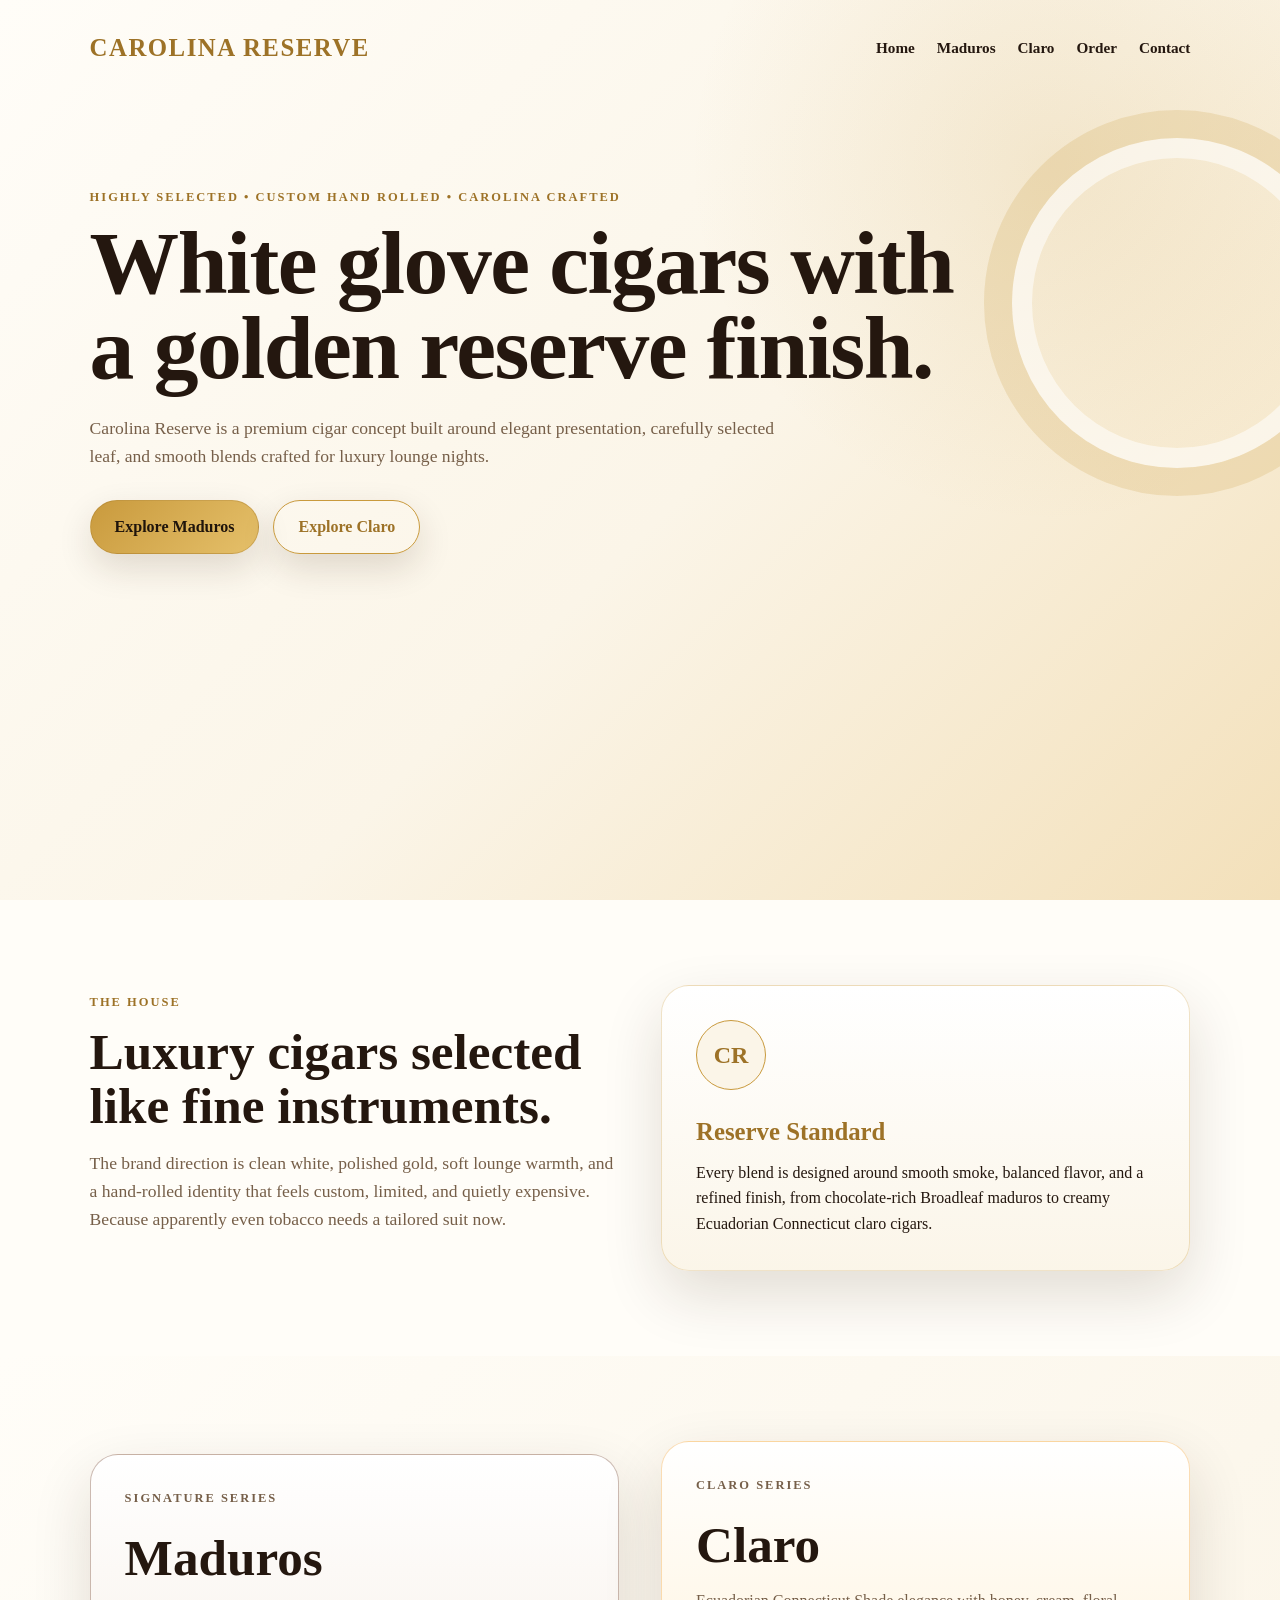
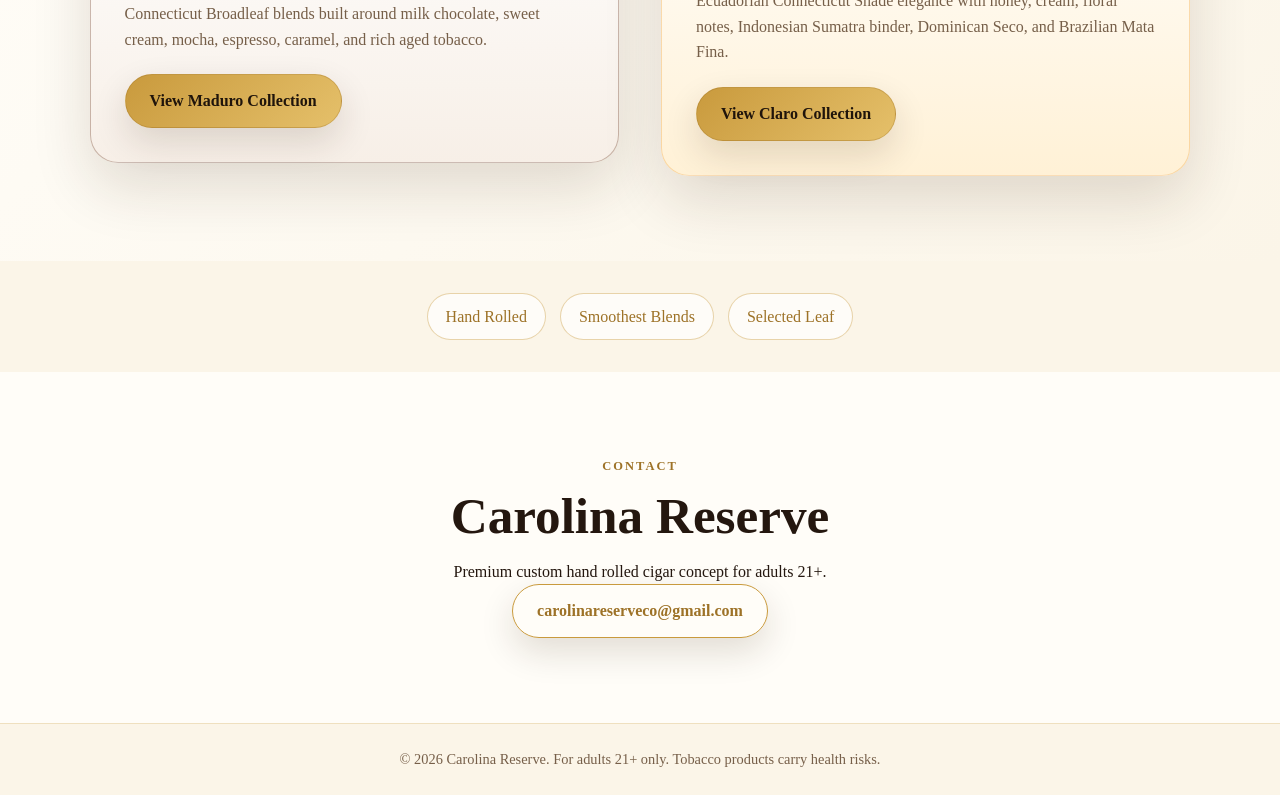
==== commit 5dcdc633: "Update index.html" ====
--- a/index.html
+++ b/index.html
@@ -77,10 +77,8 @@
     </section>
 
     <section class="flavor-strip lounge-strip">
-      <span>White & Gold</span>
-      <span>Custom Rolled</span>
-      <span>Maduro</span>
-      <span>Claro</span>
+      <span>Hand Rolled</span>
+      <span>Smoothest Blends</span>
       <span>Selected Leaf</span>
     </section>
 
@@ -88,7 +86,7 @@
       <p class="section-label">Contact</p>
       <h2>Carolina Reserve</h2>
       <p>Premium custom hand rolled cigar concept for adults 21+.</p>
-      <a class="btn secondary" href="mailto:info@carolinareserve.com">info@carolinareserve.com</a>
+      <a class="btn secondary" href="mailto:info@carolinareserve.com">carolinareserveco@gmail.com</a>
     </section>
   </main>
 
